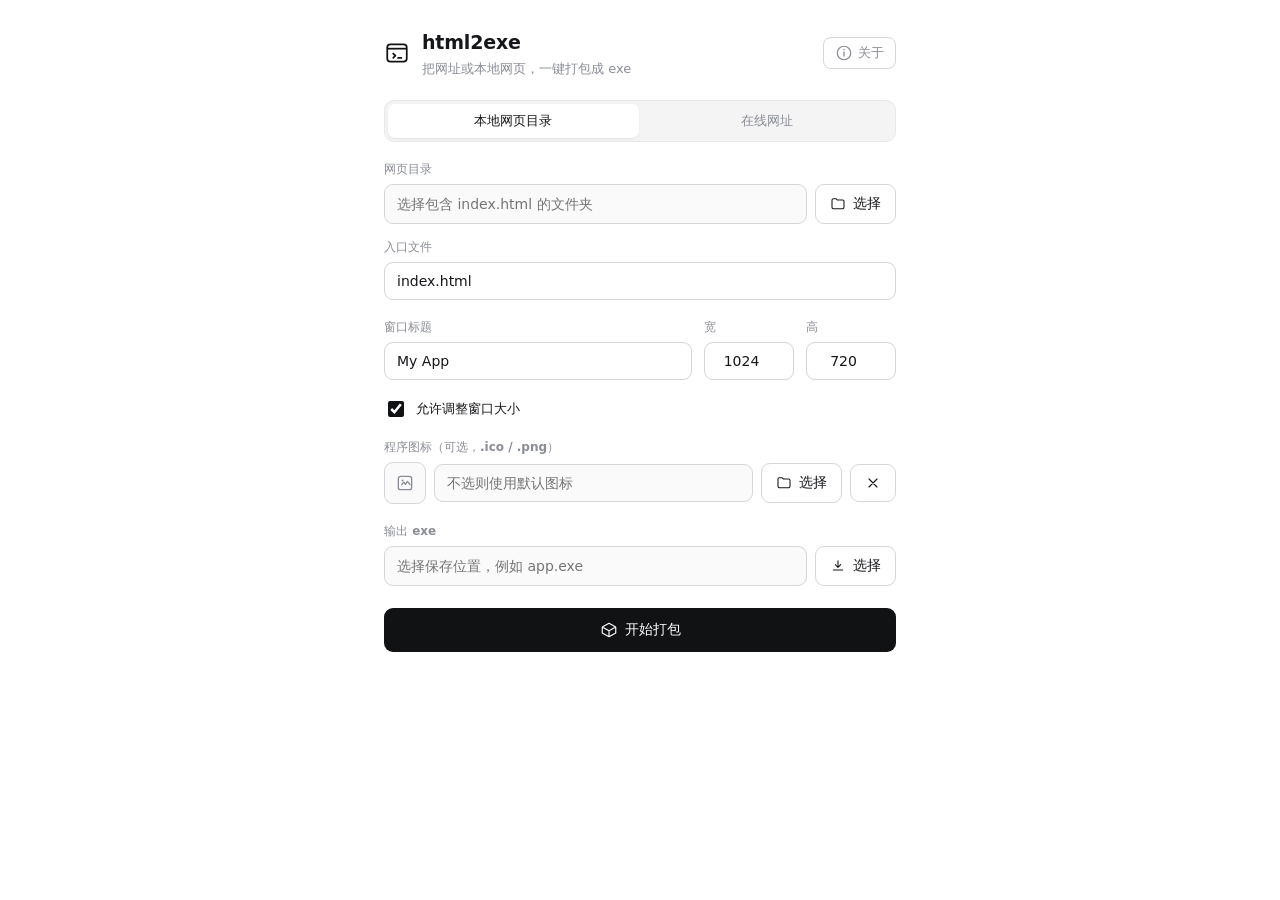
==== ui/index.html @ a90768d1 "feat: 支持自定义产物 exe 图标（.ico/.png，可选） - GUI 新增图标选择行 + 实时预览（Rust 侧读文件转 data URL 回传） - editpe（关闭 images 特" ====
<!DOCTYPE html>
<html lang="zh-CN">
<head>
  <meta charset="UTF-8" />
  <meta name="viewport" content="width=device-width, initial-scale=1.0" />
  <title>html2exe</title>
  <link rel="stylesheet" href="style.css" />
</head>
<body>
  <main class="app">
    <header class="head">
      <div class="brand">
        <svg class="logo" width="26" height="26" viewBox="0 0 24 24" fill="none" aria-hidden="true">
          <rect x="3" y="4" width="18" height="16" rx="3" stroke="currentColor" stroke-width="1.6"/>
          <path d="M3 8h18" stroke="currentColor" stroke-width="1.6"/>
          <path d="M8.5 12.5 10.5 14.5 8.5 16.5" stroke="currentColor" stroke-width="1.6" stroke-linecap="round" stroke-linejoin="round"/>
          <path d="M13 16.5h3" stroke="currentColor" stroke-width="1.6" stroke-linecap="round"/>
        </svg>
        <div class="brand-txt">
          <h1>html2exe</h1>
          <p>把网址或本地网页，一键打包成 exe</p>
        </div>
      </div>
      <button class="about-link" id="openAbout" title="关于">
        <svg width="18" height="18" viewBox="0 0 24 24" fill="none"><circle cx="12" cy="12" r="9" stroke="currentColor" stroke-width="1.6"/><path d="M12 11v5" stroke="currentColor" stroke-width="1.8" stroke-linecap="round"/><circle cx="12" cy="7.6" r="1.1" fill="currentColor"/></svg>
        关于
      </button>
    </header>

    <div class="tabs" role="tablist">
      <button class="tab is-active" data-mode="local" role="tab">本地网页目录</button>
      <button class="tab" data-mode="url" role="tab">在线网址</button>
    </div>

    <section class="panel" data-panel="local">
      <label class="field">
        <span class="label">网页目录</span>
        <div class="row">
          <input id="folder" type="text" readonly placeholder="选择包含 index.html 的文件夹" />
          <button class="btn ghost" id="pickFolder">
            <svg width="16" height="16" viewBox="0 0 24 24" fill="none"><path d="M3 6a2 2 0 0 1 2-2h4l2 2h8a2 2 0 0 1 2 2v9a2 2 0 0 1-2 2H5a2 2 0 0 1-2-2V6Z" stroke="currentColor" stroke-width="1.6"/></svg>
            选择
          </button>
        </div>
      </label>
      <label class="field">
        <span class="label">入口文件</span>
        <input id="entry" type="text" value="index.html" placeholder="index.html" />
      </label>
    </section>

    <section class="panel hidden" data-panel="url">
      <label class="field">
        <span class="label">网址</span>
        <input id="url" type="text" placeholder="https://example.com" />
      </label>
    </section>

    <section class="grid">
      <label class="field">
        <span class="label">窗口标题</span>
        <input id="title" type="text" value="My App" />
      </label>
      <label class="field small">
        <span class="label">宽</span>
        <input id="width" type="number" value="1024" min="200" />
      </label>
      <label class="field small">
        <span class="label">高</span>
        <input id="height" type="number" value="720" min="200" />
      </label>
    </section>

    <label class="check">
      <input id="resizable" type="checkbox" checked />
      <span>允许调整窗口大小</span>
    </label>

    <label class="field">
      <span class="label">程序图标（可选，.ico / .png）</span>
      <div class="row icon-row">
        <span class="icon-preview" id="iconPreview" aria-hidden="true">
          <svg width="20" height="20" viewBox="0 0 24 24" fill="none"><rect x="4" y="4" width="16" height="16" rx="3" stroke="currentColor" stroke-width="1.6"/><path d="M8 14l2.5-3 2 2.5L15 10l3 4" stroke="currentColor" stroke-width="1.6" stroke-linecap="round" stroke-linejoin="round"/><circle cx="9" cy="9" r="1.2" fill="currentColor"/></svg>
        </span>
        <input id="icon" type="text" readonly placeholder="不选则使用默认图标" />
        <button class="btn ghost" id="pickIcon">
          <svg width="16" height="16" viewBox="0 0 24 24" fill="none"><path d="M3 6a2 2 0 0 1 2-2h4l2 2h8a2 2 0 0 1 2 2v9a2 2 0 0 1-2 2H5a2 2 0 0 1-2-2V6Z" stroke="currentColor" stroke-width="1.6"/></svg>
          选择
        </button>
        <button class="btn ghost icon-clear hidden" id="clearIcon" title="清除">
          <svg width="16" height="16" viewBox="0 0 24 24" fill="none"><path d="M6 6l12 12M18 6L6 18" stroke="currentColor" stroke-width="1.7" stroke-linecap="round"/></svg>
        </button>
      </div>
    </label>

    <label class="field">
      <span class="label">输出 exe</span>
      <div class="row">
        <input id="output" type="text" readonly placeholder="选择保存位置，例如 app.exe" />
        <button class="btn ghost" id="pickOutput">
          <svg width="16" height="16" viewBox="0 0 24 24" fill="none"><path d="M12 4v10m0 0 4-4m-4 4-4-4M5 18h14" stroke="currentColor" stroke-width="1.6" stroke-linecap="round" stroke-linejoin="round"/></svg>
          选择
        </button>
      </div>
    </label>

    <button class="btn primary" id="pack">
      <svg width="18" height="18" viewBox="0 0 24 24" fill="none"><path d="M21 8 12 3 3 8m18 0-9 5m9-5v8l-9 5m0-8L3 8m9 5v8M3 8v8l9 5" stroke="currentColor" stroke-width="1.5" stroke-linejoin="round"/></svg>
      开始打包
    </button>

    <div class="status" id="status" aria-live="polite"></div>
  </main>

  <div class="overlay hidden" id="aboutOverlay">
    <div class="modal" role="dialog" aria-modal="true" aria-labelledby="aboutTitle">
      <button class="modal-close" id="closeAbout" title="关闭">
        <svg width="18" height="18" viewBox="0 0 24 24" fill="none"><path d="M6 6l12 12M18 6L6 18" stroke="currentColor" stroke-width="1.8" stroke-linecap="round"/></svg>
      </button>
      <h2 id="aboutTitle">关于 html2exe</h2>
      <p class="about-desc">把网址或本地网页，一键打包成可运行的 exe。<br/>轻量、秒级出包、零工具链。</p>
      <div class="qr">
        <img src="qrcode.jpg" alt="不坑老师 微信公众号二维码" width="180" height="180" />
        <div class="qr-cap">
          <strong>不坑老师</strong>
          <span>微信扫码关注公众号</span>
        </div>
      </div>
      <div class="about-foot">
        <span>开源地址（Apache-2.0）</span>
        <code>github.com/44886/html2exe</code>
      </div>
    </div>
  </div>

  <script src="app.js"></script>
</body>
</html>
---- ui/style.css ----
:root {
  --bg: #ffffff;
  --surface: #ffffff;
  --line: #e8e8ea;
  --line-strong: #d6d6da;
  --text: #16171a;
  --muted: #8a8d94;
  --accent: #111214;
  --accent-hover: #2a2c30;
  --ok: #1f8a4c;
  --err: #c53434;
  --radius: 10px;
  --shadow: 0 1px 2px rgba(20, 21, 26, .04), 0 8px 24px rgba(20, 21, 26, .05);
}

* { box-sizing: border-box; }

html, body {
  margin: 0;
  height: 100%;
  background: var(--bg);
  color: var(--text);
  font-family: -apple-system, "Segoe UI", "Microsoft YaHei", system-ui, sans-serif;
  font-size: 14px;
  line-height: 1.5;
  -webkit-font-smoothing: antialiased;
}

.app {
  max-width: 560px;
  margin: 0 auto;
  padding: 28px 24px 36px;
  display: flex;
  flex-direction: column;
  gap: 18px;
}

.head { padding-bottom: 4px; display: flex; align-items: center; justify-content: space-between; gap: 12px; }
.brand { display: flex; align-items: center; gap: 12px; }
.logo { color: var(--accent); flex: none; }
.brand-txt h1 { margin: 0; font-size: 19px; font-weight: 650; letter-spacing: -.01em; }
.brand-txt p { margin: 2px 0 0; color: var(--muted); font-size: 13px; }

/* Tabs */
.tabs {
  display: inline-flex;
  padding: 3px;
  gap: 3px;
  background: #f4f4f5;
  border: 1px solid var(--line);
  border-radius: var(--radius);
  width: 100%;
}
.tab {
  flex: 1;
  border: 0;
  background: transparent;
  color: var(--muted);
  font-size: 13px;
  font-weight: 550;
  padding: 8px 12px;
  border-radius: 7px;
  cursor: pointer;
  transition: all .15s ease;
}
.tab:hover { color: var(--text); }
.tab.is-active {
  background: var(--surface);
  color: var(--text);
  box-shadow: 0 1px 2px rgba(20, 21, 26, .08);
}

/* Fields */
.panel { display: flex; flex-direction: column; gap: 14px; }
.panel.hidden { display: none; }

.field { display: flex; flex-direction: column; gap: 6px; }
.label { font-size: 12px; font-weight: 550; color: var(--muted); }

input[type="text"], input[type="number"] {
  width: 100%;
  padding: 10px 12px;
  border: 1px solid var(--line-strong);
  border-radius: 9px;
  background: var(--surface);
  color: var(--text);
  font-size: 14px;
  font-family: inherit;
  outline: none;
  transition: border-color .15s ease, box-shadow .15s ease;
}
input[type="text"]:focus, input[type="number"]:focus {
  border-color: var(--accent);
  box-shadow: 0 0 0 3px rgba(17, 18, 20, .08);
}
input[readonly] { background: #fafafa; color: #4a4c52; cursor: default; }

.row { display: flex; gap: 8px; }
.row input { flex: 1; }

/* 图标选择 */
.icon-row { align-items: center; }
.icon-preview {
  flex: none;
  width: 42px;
  height: 42px;
  display: grid;
  place-items: center;
  border: 1px solid var(--line-strong);
  border-radius: 9px;
  background: #fafafa;
  color: var(--muted);
  overflow: hidden;
}
.icon-preview img { width: 100%; height: 100%; object-fit: contain; }
.btn.icon-clear { padding: 10px 11px; }
.hidden { display: none; }

.grid {
  display: grid;
  grid-template-columns: 1fr 90px 90px;
  gap: 12px;
}
.field.small input { text-align: center; }

.check {
  display: flex;
  align-items: center;
  gap: 9px;
  font-size: 13px;
  color: var(--text);
  cursor: pointer;
  user-select: none;
}
.check input { width: 16px; height: 16px; accent-color: var(--accent); cursor: pointer; }

/* Buttons */
.btn {
  display: inline-flex;
  align-items: center;
  justify-content: center;
  gap: 7px;
  border: 1px solid transparent;
  border-radius: 9px;
  font-size: 14px;
  font-weight: 550;
  font-family: inherit;
  cursor: pointer;
  transition: all .15s ease;
  white-space: nowrap;
}
.btn svg { flex: none; }
.btn.ghost {
  padding: 10px 14px;
  background: var(--surface);
  border-color: var(--line-strong);
  color: var(--text);
}
.btn.ghost:hover { background: #f6f6f7; border-color: #c4c4c9; }
.btn.primary {
  padding: 12px 16px;
  background: var(--accent);
  color: #fff;
  margin-top: 4px;
}
.btn.primary:hover { background: var(--accent-hover); }
.btn.primary:disabled { opacity: .55; cursor: default; }

/* Status */
.status {
  min-height: 20px;
  font-size: 13px;
  color: var(--muted);
  padding: 2px 2px;
  word-break: break-all;
}
.status.ok { color: var(--ok); }
.status.err { color: var(--err); }
.status.busy { color: var(--text); }

/* About link (header) */
.about-link {
  display: inline-flex;
  align-items: center;
  gap: 5px;
  flex: none;
  border: 1px solid var(--line-strong);
  background: var(--surface);
  color: var(--muted);
  font-size: 13px;
  font-family: inherit;
  padding: 6px 11px;
  border-radius: 8px;
  cursor: pointer;
  transition: all .15s ease;
}
.about-link:hover { color: var(--text); border-color: #c4c4c9; background: #f6f6f7; }

/* About modal */
.overlay {
  position: fixed;
  inset: 0;
  background: rgba(20, 21, 26, .38);
  display: flex;
  align-items: center;
  justify-content: center;
  padding: 24px;
  z-index: 50;
}
.overlay.hidden { display: none; }
.modal {
  position: relative;
  width: 100%;
  max-width: 340px;
  background: var(--surface);
  border: 1px solid var(--line);
  border-radius: 16px;
  box-shadow: var(--shadow);
  padding: 26px 24px 22px;
  text-align: center;
}
.modal h2 { margin: 0 0 6px; font-size: 17px; font-weight: 650; }
.about-desc { margin: 0 0 18px; color: var(--muted); font-size: 13px; line-height: 1.6; }
.modal-close {
  position: absolute;
  top: 12px;
  right: 12px;
  border: 0;
  background: transparent;
  color: var(--muted);
  cursor: pointer;
  padding: 4px;
  border-radius: 7px;
  line-height: 0;
  transition: all .15s ease;
}
.modal-close:hover { color: var(--text); background: #f2f2f3; }
.qr {
  display: flex;
  flex-direction: column;
  align-items: center;
  gap: 12px;
  padding: 18px;
  background: #fafafa;
  border: 1px solid var(--line);
  border-radius: 12px;
}
.qr img { display: block; border-radius: 6px; background: #fff; }
.qr-cap { display: flex; flex-direction: column; gap: 3px; }
.qr-cap strong { font-size: 15px; font-weight: 650; color: var(--text); }
.qr-cap span { font-size: 12px; color: var(--muted); }
.about-foot { margin: 16px 0 0; display: flex; flex-direction: column; gap: 4px; font-size: 12px; color: var(--muted); }
.about-foot code { font-family: ui-monospace, "Cascadia Code", Consolas, monospace; font-size: 12px; color: var(--text); }
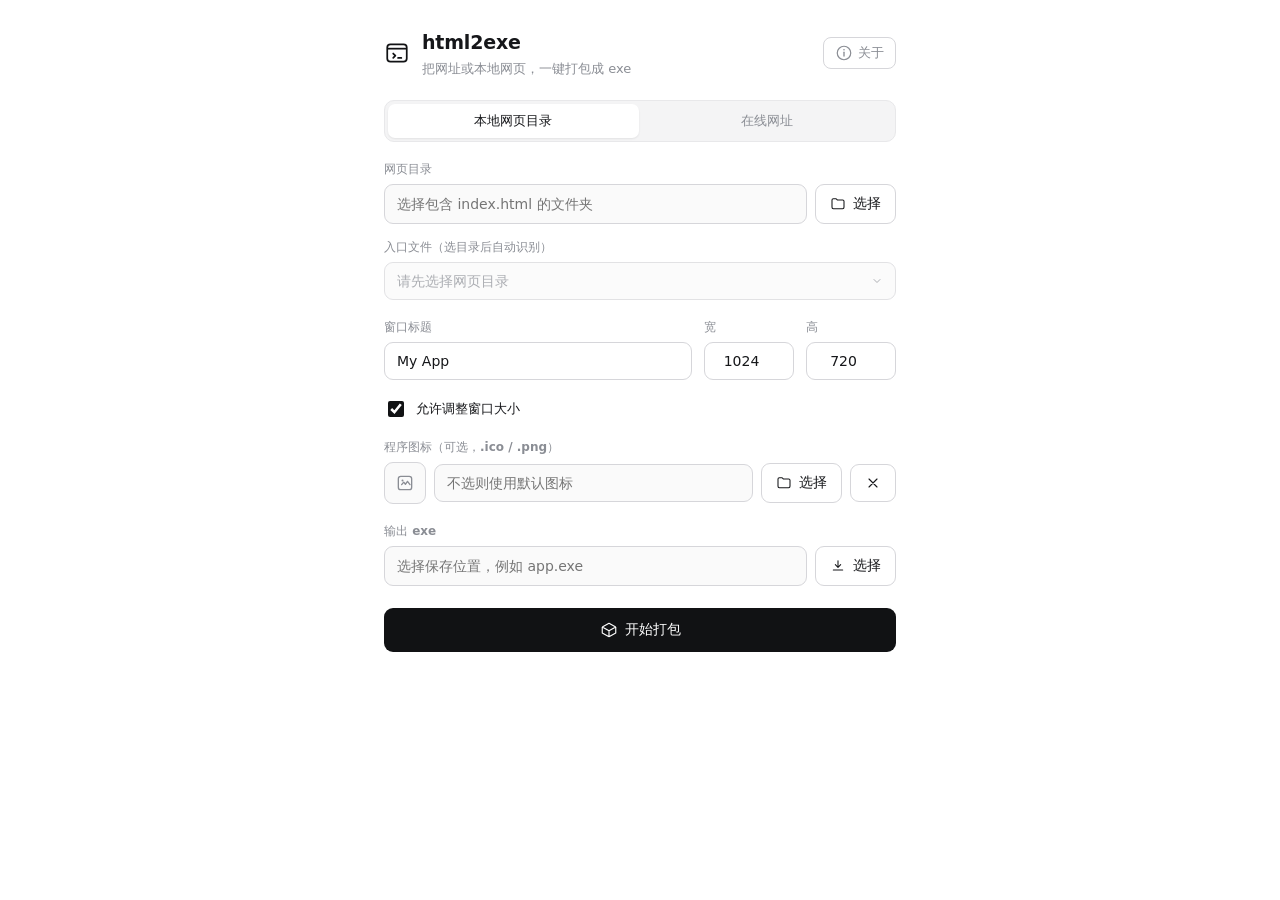
==== commit 3a5c3eac: "feat: 图标全类型PNG支持 + 入口自动识别 + 打包器自身图标 - 图标：用 png 库自解码(索引/灰度/RGB/RGBA 全类型)，多尺寸生成 ICO，   修复索引色 PNG 报 Uns" ====
--- a/ui/index.html
+++ b/ui/index.html
@@ -44,8 +44,10 @@
         </div>
       </label>
       <label class="field">
-        <span class="label">入口文件</span>
-        <input id="entry" type="text" value="index.html" placeholder="index.html" />
+        <span class="label">入口文件（选目录后自动识别）</span>
+        <select id="entry" disabled>
+          <option value="">请先选择网页目录</option>
+        </select>
       </label>
     </section>
 
--- a/ui/style.css
+++ b/ui/style.css
@@ -77,7 +77,7 @@
 .field { display: flex; flex-direction: column; gap: 6px; }
 .label { font-size: 12px; font-weight: 550; color: var(--muted); }
 
-input[type="text"], input[type="number"] {
+input[type="text"], input[type="number"], select {
   width: 100%;
   padding: 10px 12px;
   border: 1px solid var(--line-strong);
@@ -89,10 +89,12 @@
   outline: none;
   transition: border-color .15s ease, box-shadow .15s ease;
 }
-input[type="text"]:focus, input[type="number"]:focus {
+input[type="text"]:focus, input[type="number"]:focus, select:focus {
   border-color: var(--accent);
   box-shadow: 0 0 0 3px rgba(17, 18, 20, .08);
 }
+select { cursor: pointer; appearance: none; -webkit-appearance: none; background-image: url("data:image/svg+xml,%3Csvg xmlns='http://www.w3.org/2000/svg' width='12' height='12' viewBox='0 0 24 24' fill='none'%3E%3Cpath d='M6 9l6 6 6-6' stroke='%238a8d94' stroke-width='2' stroke-linecap='round' stroke-linejoin='round'/%3E%3C/svg%3E"); background-repeat: no-repeat; background-position: right 12px center; padding-right: 34px; }
+select:disabled { color: var(--muted); background-color: #fafafa; cursor: default; }
 input[readonly] { background: #fafafa; color: #4a4c52; cursor: default; }
 
 .row { display: flex; gap: 8px; }
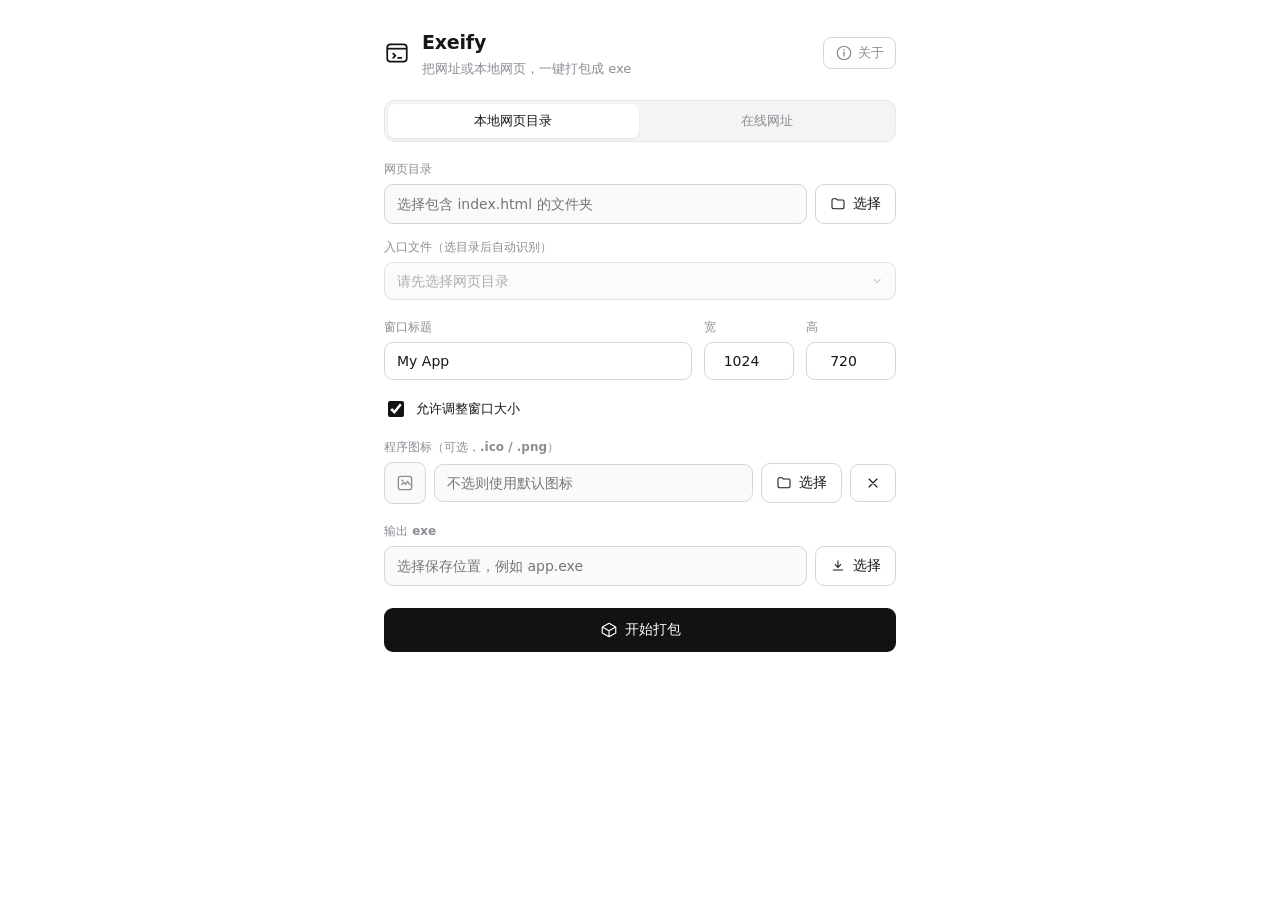
==== commit fdf08b01: "rename: html2exe -> Exeify（品牌改名，避免重名） 包名/二进制/路径/环境变量改为小写 exeify，界面显示名为 Exeify。 LOCALAPPDATA 目录、CLI、窗" ====
--- a/ui/index.html
+++ b/ui/index.html
@@ -3,7 +3,7 @@
 <head>
   <meta charset="UTF-8" />
   <meta name="viewport" content="width=device-width, initial-scale=1.0" />
-  <title>html2exe</title>
+  <title>Exeify</title>
   <link rel="stylesheet" href="style.css" />
 </head>
 <body>
@@ -17,7 +17,7 @@
           <path d="M13 16.5h3" stroke="currentColor" stroke-width="1.6" stroke-linecap="round"/>
         </svg>
         <div class="brand-txt">
-          <h1>html2exe</h1>
+          <h1>Exeify</h1>
           <p>把网址或本地网页，一键打包成 exe</p>
         </div>
       </div>
@@ -119,7 +119,7 @@
       <button class="modal-close" id="closeAbout" title="关闭">
         <svg width="18" height="18" viewBox="0 0 24 24" fill="none"><path d="M6 6l12 12M18 6L6 18" stroke="currentColor" stroke-width="1.8" stroke-linecap="round"/></svg>
       </button>
-      <h2 id="aboutTitle">关于 html2exe</h2>
+      <h2 id="aboutTitle">关于 Exeify</h2>
       <p class="about-desc">把网址或本地网页，一键打包成可运行的 exe。<br/>轻量、秒级出包、零工具链。</p>
       <div class="qr">
         <img src="qrcode.jpg" alt="不坑老师 微信公众号二维码" width="180" height="180" />
@@ -130,7 +130,7 @@
       </div>
       <div class="about-foot">
         <span>开源地址（Apache-2.0）</span>
-        <code>github.com/44886/html2exe</code>
+        <code>github.com/44886/exeify</code>
       </div>
     </div>
   </div>
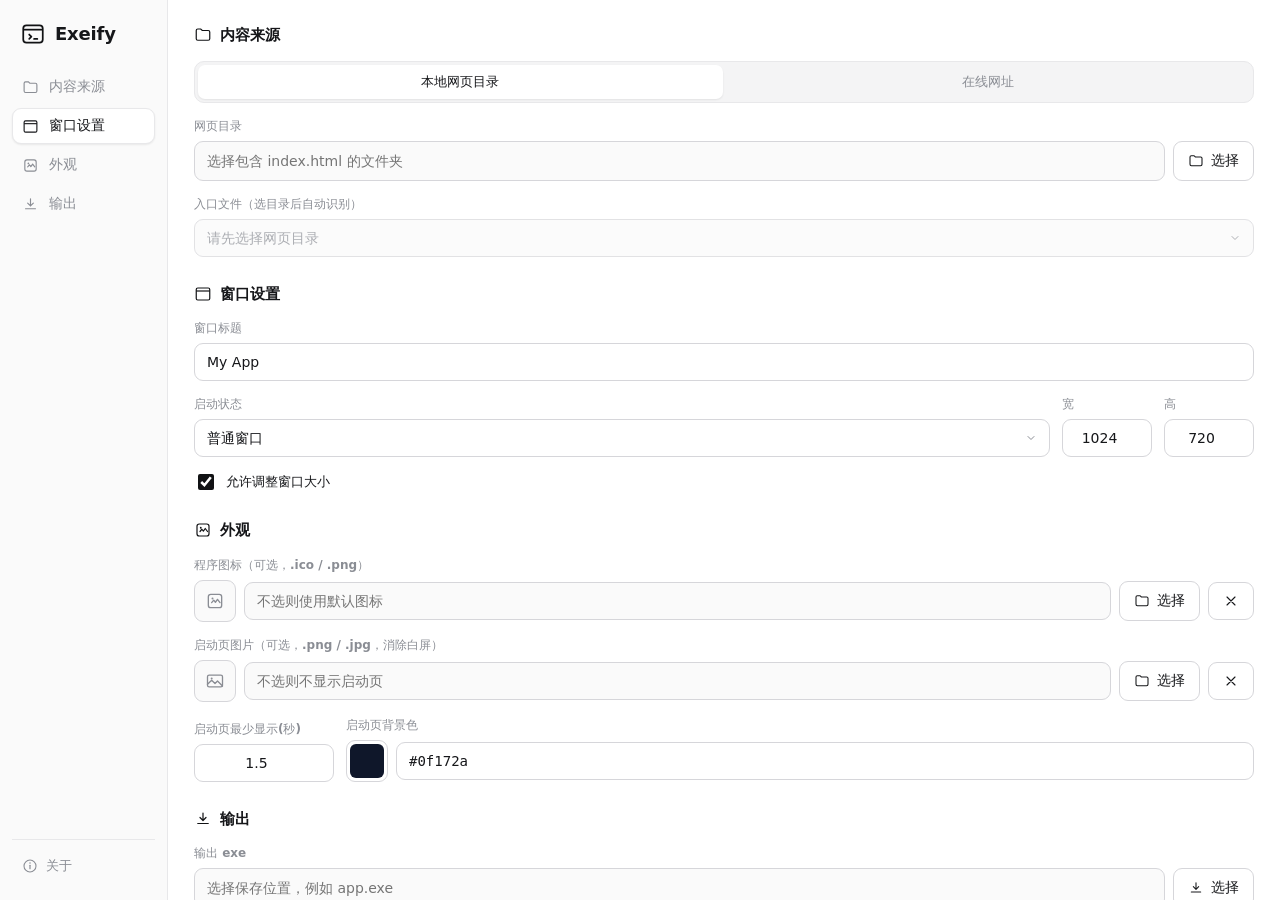
==== commit d5c7e83e: "feat: 界面改为侧栏导航布局 + 启动页/窗口图标/全屏三特性 - UI: 竖排卡片重构为左侧分类菜单 + 右侧整页滚动 + scroll-spy 高亮；打包器窗口加宽至 880×640 - 启动" ====
--- a/ui/index.html
+++ b/ui/index.html
@@ -7,112 +7,202 @@
   <link rel="stylesheet" href="style.css" />
 </head>
 <body>
-  <main class="app">
-    <header class="head">
-      <div class="brand">
+  <div class="app">
+    <!-- 左侧分类菜单 -->
+    <nav class="side">
+      <div class="side-brand">
         <svg class="logo" width="26" height="26" viewBox="0 0 24 24" fill="none" aria-hidden="true">
           <rect x="3" y="4" width="18" height="16" rx="3" stroke="currentColor" stroke-width="1.6"/>
           <path d="M3 8h18" stroke="currentColor" stroke-width="1.6"/>
           <path d="M8.5 12.5 10.5 14.5 8.5 16.5" stroke="currentColor" stroke-width="1.6" stroke-linecap="round" stroke-linejoin="round"/>
           <path d="M13 16.5h3" stroke="currentColor" stroke-width="1.6" stroke-linecap="round"/>
         </svg>
-        <div class="brand-txt">
-          <h1>Exeify</h1>
-          <p>把网址或本地网页，一键打包成 exe</p>
-        </div>
-      </div>
-      <button class="about-link" id="openAbout" title="关于">
-        <svg width="18" height="18" viewBox="0 0 24 24" fill="none"><circle cx="12" cy="12" r="9" stroke="currentColor" stroke-width="1.6"/><path d="M12 11v5" stroke="currentColor" stroke-width="1.8" stroke-linecap="round"/><circle cx="12" cy="7.6" r="1.1" fill="currentColor"/></svg>
-        关于
-      </button>
-    </header>
-
-    <div class="tabs" role="tablist">
-      <button class="tab is-active" data-mode="local" role="tab">本地网页目录</button>
-      <button class="tab" data-mode="url" role="tab">在线网址</button>
-    </div>
-
-    <section class="panel" data-panel="local">
-      <label class="field">
-        <span class="label">网页目录</span>
-        <div class="row">
-          <input id="folder" type="text" readonly placeholder="选择包含 index.html 的文件夹" />
-          <button class="btn ghost" id="pickFolder">
-            <svg width="16" height="16" viewBox="0 0 24 24" fill="none"><path d="M3 6a2 2 0 0 1 2-2h4l2 2h8a2 2 0 0 1 2 2v9a2 2 0 0 1-2 2H5a2 2 0 0 1-2-2V6Z" stroke="currentColor" stroke-width="1.6"/></svg>
-            选择
-          </button>
-        </div>
-      </label>
-      <label class="field">
-        <span class="label">入口文件（选目录后自动识别）</span>
-        <select id="entry" disabled>
-          <option value="">请先选择网页目录</option>
-        </select>
-      </label>
-    </section>
-
-    <section class="panel hidden" data-panel="url">
-      <label class="field">
-        <span class="label">网址</span>
-        <input id="url" type="text" placeholder="https://example.com" />
-      </label>
-    </section>
-
-    <section class="grid">
-      <label class="field">
-        <span class="label">窗口标题</span>
-        <input id="title" type="text" value="My App" />
-      </label>
-      <label class="field small">
-        <span class="label">宽</span>
-        <input id="width" type="number" value="1024" min="200" />
-      </label>
-      <label class="field small">
-        <span class="label">高</span>
-        <input id="height" type="number" value="720" min="200" />
-      </label>
-    </section>
-
-    <label class="check">
-      <input id="resizable" type="checkbox" checked />
-      <span>允许调整窗口大小</span>
-    </label>
-
-    <label class="field">
-      <span class="label">程序图标（可选，.ico / .png）</span>
-      <div class="row icon-row">
-        <span class="icon-preview" id="iconPreview" aria-hidden="true">
-          <svg width="20" height="20" viewBox="0 0 24 24" fill="none"><rect x="4" y="4" width="16" height="16" rx="3" stroke="currentColor" stroke-width="1.6"/><path d="M8 14l2.5-3 2 2.5L15 10l3 4" stroke="currentColor" stroke-width="1.6" stroke-linecap="round" stroke-linejoin="round"/><circle cx="9" cy="9" r="1.2" fill="currentColor"/></svg>
-        </span>
-        <input id="icon" type="text" readonly placeholder="不选则使用默认图标" />
-        <button class="btn ghost" id="pickIcon">
-          <svg width="16" height="16" viewBox="0 0 24 24" fill="none"><path d="M3 6a2 2 0 0 1 2-2h4l2 2h8a2 2 0 0 1 2 2v9a2 2 0 0 1-2 2H5a2 2 0 0 1-2-2V6Z" stroke="currentColor" stroke-width="1.6"/></svg>
-          选择
-        </button>
-        <button class="btn ghost icon-clear hidden" id="clearIcon" title="清除">
-          <svg width="16" height="16" viewBox="0 0 24 24" fill="none"><path d="M6 6l12 12M18 6L6 18" stroke="currentColor" stroke-width="1.7" stroke-linecap="round"/></svg>
-        </button>
-      </div>
-    </label>
-
-    <label class="field">
-      <span class="label">输出 exe</span>
-      <div class="row">
-        <input id="output" type="text" readonly placeholder="选择保存位置，例如 app.exe" />
-        <button class="btn ghost" id="pickOutput">
-          <svg width="16" height="16" viewBox="0 0 24 24" fill="none"><path d="M12 4v10m0 0 4-4m-4 4-4-4M5 18h14" stroke="currentColor" stroke-width="1.6" stroke-linecap="round" stroke-linejoin="round"/></svg>
-          选择
-        </button>
-      </div>
-    </label>
-
-    <button class="btn primary" id="pack">
-      <svg width="18" height="18" viewBox="0 0 24 24" fill="none"><path d="M21 8 12 3 3 8m18 0-9 5m9-5v8l-9 5m0-8L3 8m9 5v8M3 8v8l9 5" stroke="currentColor" stroke-width="1.5" stroke-linejoin="round"/></svg>
-      开始打包
-    </button>
-
-    <div class="status" id="status" aria-live="polite"></div>
-  </main>
+        <span class="side-title">Exeify</span>
+      </div>
+
+      <div class="side-menu">
+        <button class="nav-item is-active" data-target="sec-source">
+          <svg class="nav-ico" width="17" height="17" viewBox="0 0 24 24" fill="none"><path d="M3 6a2 2 0 0 1 2-2h4l2 2h8a2 2 0 0 1 2 2v9a2 2 0 0 1-2 2H5a2 2 0 0 1-2-2V6Z" stroke="currentColor" stroke-width="1.6"/></svg>
+          <span>内容来源</span>
+        </button>
+        <button class="nav-item" data-target="sec-window">
+          <svg class="nav-ico" width="17" height="17" viewBox="0 0 24 24" fill="none"><rect x="3" y="4" width="18" height="16" rx="2" stroke="currentColor" stroke-width="1.6"/><path d="M3 8h18" stroke="currentColor" stroke-width="1.6"/></svg>
+          <span>窗口设置</span>
+        </button>
+        <button class="nav-item" data-target="sec-appearance">
+          <svg class="nav-ico" width="17" height="17" viewBox="0 0 24 24" fill="none"><rect x="4" y="4" width="16" height="16" rx="3" stroke="currentColor" stroke-width="1.6"/><path d="M8 14l2.5-3 2 2.5L15 10l3 4" stroke="currentColor" stroke-width="1.6" stroke-linecap="round" stroke-linejoin="round"/><circle cx="9" cy="9" r="1.2" fill="currentColor"/></svg>
+          <span>外观</span>
+        </button>
+        <button class="nav-item" data-target="sec-output">
+          <svg class="nav-ico" width="17" height="17" viewBox="0 0 24 24" fill="none"><path d="M12 4v10m0 0 4-4m-4 4-4-4M5 18h14" stroke="currentColor" stroke-width="1.6" stroke-linecap="round" stroke-linejoin="round"/></svg>
+          <span>输出</span>
+        </button>
+      </div>
+
+      <div class="side-foot">
+        <button class="about-link" id="openAbout" title="关于">
+          <svg width="16" height="16" viewBox="0 0 24 24" fill="none"><circle cx="12" cy="12" r="9" stroke="currentColor" stroke-width="1.6"/><path d="M12 11v5" stroke="currentColor" stroke-width="1.8" stroke-linecap="round"/><circle cx="12" cy="7.6" r="1.1" fill="currentColor"/></svg>
+          关于
+        </button>
+      </div>
+    </nav>
+
+    <!-- 右侧内容（唯一滚动容器） -->
+    <main class="content" id="content">
+      <!-- 内容来源 -->
+      <section class="sec" id="sec-source">
+        <div class="sec-head">
+          <svg class="sec-ico" width="18" height="18" viewBox="0 0 24 24" fill="none"><path d="M3 6a2 2 0 0 1 2-2h4l2 2h8a2 2 0 0 1 2 2v9a2 2 0 0 1-2 2H5a2 2 0 0 1-2-2V6Z" stroke="currentColor" stroke-width="1.6"/></svg>
+          <h2>内容来源</h2>
+        </div>
+        <div class="tabs" role="tablist">
+          <button class="tab is-active" data-mode="local" role="tab">本地网页目录</button>
+          <button class="tab" data-mode="url" role="tab">在线网址</button>
+        </div>
+
+        <div class="panel" data-panel="local">
+          <label class="field">
+            <span class="label">网页目录</span>
+            <div class="row">
+              <input id="folder" type="text" readonly placeholder="选择包含 index.html 的文件夹" />
+              <button class="btn ghost" id="pickFolder">
+                <svg width="16" height="16" viewBox="0 0 24 24" fill="none"><path d="M3 6a2 2 0 0 1 2-2h4l2 2h8a2 2 0 0 1 2 2v9a2 2 0 0 1-2 2H5a2 2 0 0 1-2-2V6Z" stroke="currentColor" stroke-width="1.6"/></svg>
+                选择
+              </button>
+            </div>
+          </label>
+          <label class="field">
+            <span class="label">入口文件（选目录后自动识别）</span>
+            <select id="entry" disabled>
+              <option value="">请先选择网页目录</option>
+            </select>
+          </label>
+        </div>
+
+        <div class="panel hidden" data-panel="url">
+          <label class="field">
+            <span class="label">网址</span>
+            <input id="url" type="text" placeholder="https://example.com" />
+          </label>
+        </div>
+      </section>
+
+      <!-- 窗口设置 -->
+      <section class="sec" id="sec-window">
+        <div class="sec-head">
+          <svg class="sec-ico" width="18" height="18" viewBox="0 0 24 24" fill="none"><rect x="3" y="4" width="18" height="16" rx="2" stroke="currentColor" stroke-width="1.6"/><path d="M3 8h18" stroke="currentColor" stroke-width="1.6"/></svg>
+          <h2>窗口设置</h2>
+        </div>
+        <label class="field">
+          <span class="label">窗口标题</span>
+          <input id="title" type="text" value="My App" />
+        </label>
+        <div class="grid">
+          <label class="field">
+            <span class="label">启动状态</span>
+            <select id="state">
+              <option value="normal" selected>普通窗口</option>
+              <option value="maximized">最大化</option>
+              <option value="fullscreen">全屏无边框</option>
+            </select>
+          </label>
+          <label class="field small">
+            <span class="label">宽</span>
+            <input id="width" type="number" value="1024" min="200" />
+          </label>
+          <label class="field small">
+            <span class="label">高</span>
+            <input id="height" type="number" value="720" min="200" />
+          </label>
+        </div>
+        <label class="check">
+          <input id="resizable" type="checkbox" checked />
+          <span>允许调整窗口大小</span>
+        </label>
+      </section>
+
+      <!-- 外观 -->
+      <section class="sec" id="sec-appearance">
+        <div class="sec-head">
+          <svg class="sec-ico" width="18" height="18" viewBox="0 0 24 24" fill="none"><rect x="4" y="4" width="16" height="16" rx="3" stroke="currentColor" stroke-width="1.6"/><path d="M8 14l2.5-3 2 2.5L15 10l3 4" stroke="currentColor" stroke-width="1.6" stroke-linecap="round" stroke-linejoin="round"/><circle cx="9" cy="9" r="1.2" fill="currentColor"/></svg>
+          <h2>外观</h2>
+        </div>
+
+        <label class="field">
+          <span class="label">程序图标（可选，.ico / .png）</span>
+          <div class="row icon-row">
+            <span class="icon-preview" id="iconPreview" aria-hidden="true">
+              <svg width="20" height="20" viewBox="0 0 24 24" fill="none"><rect x="4" y="4" width="16" height="16" rx="3" stroke="currentColor" stroke-width="1.6"/><path d="M8 14l2.5-3 2 2.5L15 10l3 4" stroke="currentColor" stroke-width="1.6" stroke-linecap="round" stroke-linejoin="round"/><circle cx="9" cy="9" r="1.2" fill="currentColor"/></svg>
+            </span>
+            <input id="icon" type="text" readonly placeholder="不选则使用默认图标" />
+            <button class="btn ghost" id="pickIcon">
+              <svg width="16" height="16" viewBox="0 0 24 24" fill="none"><path d="M3 6a2 2 0 0 1 2-2h4l2 2h8a2 2 0 0 1 2 2v9a2 2 0 0 1-2 2H5a2 2 0 0 1-2-2V6Z" stroke="currentColor" stroke-width="1.6"/></svg>
+              选择
+            </button>
+            <button class="btn ghost icon-clear hidden" id="clearIcon" title="清除">
+              <svg width="16" height="16" viewBox="0 0 24 24" fill="none"><path d="M6 6l12 12M18 6L6 18" stroke="currentColor" stroke-width="1.7" stroke-linecap="round"/></svg>
+            </button>
+          </div>
+        </label>
+
+        <label class="field">
+          <span class="label">启动页图片（可选，.png / .jpg，消除白屏）</span>
+          <div class="row icon-row">
+            <span class="icon-preview" id="splashPreview" aria-hidden="true">
+              <svg width="20" height="20" viewBox="0 0 24 24" fill="none"><rect x="3" y="5" width="18" height="14" rx="2" stroke="currentColor" stroke-width="1.6"/><path d="M3 16l5-5 4 4 3-3 6 6" stroke="currentColor" stroke-width="1.6" stroke-linecap="round" stroke-linejoin="round"/><circle cx="8" cy="9" r="1.2" fill="currentColor"/></svg>
+            </span>
+            <input id="splash" type="text" readonly placeholder="不选则不显示启动页" />
+            <button class="btn ghost" id="pickSplash">
+              <svg width="16" height="16" viewBox="0 0 24 24" fill="none"><path d="M3 6a2 2 0 0 1 2-2h4l2 2h8a2 2 0 0 1 2 2v9a2 2 0 0 1-2 2H5a2 2 0 0 1-2-2V6Z" stroke="currentColor" stroke-width="1.6"/></svg>
+              选择
+            </button>
+            <button class="btn ghost icon-clear hidden" id="clearSplash" title="清除">
+              <svg width="16" height="16" viewBox="0 0 24 24" fill="none"><path d="M6 6l12 12M18 6L6 18" stroke="currentColor" stroke-width="1.7" stroke-linecap="round"/></svg>
+            </button>
+          </div>
+        </label>
+
+        <div class="grid two">
+          <label class="field small">
+            <span class="label">启动页最少显示(秒)</span>
+            <input id="splashSec" type="number" value="1.5" min="0" step="0.1" />
+          </label>
+          <label class="field">
+            <span class="label">启动页背景色</span>
+            <div class="row color-row">
+              <input id="splashBg" type="color" value="#0f172a" />
+              <input id="splashBgHex" type="text" value="#0f172a" spellcheck="false" />
+            </div>
+          </label>
+        </div>
+      </section>
+
+      <!-- 输出 -->
+      <section class="sec" id="sec-output">
+        <div class="sec-head">
+          <svg class="sec-ico" width="18" height="18" viewBox="0 0 24 24" fill="none"><path d="M12 4v10m0 0 4-4m-4 4-4-4M5 18h14" stroke="currentColor" stroke-width="1.6" stroke-linecap="round" stroke-linejoin="round"/></svg>
+          <h2>输出</h2>
+        </div>
+        <label class="field">
+          <span class="label">输出 exe</span>
+          <div class="row">
+            <input id="output" type="text" readonly placeholder="选择保存位置，例如 app.exe" />
+            <button class="btn ghost" id="pickOutput">
+              <svg width="16" height="16" viewBox="0 0 24 24" fill="none"><path d="M12 4v10m0 0 4-4m-4 4-4-4M5 18h14" stroke="currentColor" stroke-width="1.6" stroke-linecap="round" stroke-linejoin="round"/></svg>
+              选择
+            </button>
+          </div>
+        </label>
+
+        <button class="btn primary" id="pack">
+          <svg width="18" height="18" viewBox="0 0 24 24" fill="none"><path d="M21 8 12 3 3 8m18 0-9 5m9-5v8l-9 5m0-8L3 8m9 5v8M3 8v8l9 5" stroke="currentColor" stroke-width="1.5" stroke-linejoin="round"/></svg>
+          开始打包
+        </button>
+
+        <div class="status" id="status" aria-live="polite"></div>
+      </section>
+    </main>
+  </div>
 
   <div class="overlay hidden" id="aboutOverlay">
     <div class="modal" role="dialog" aria-modal="true" aria-labelledby="aboutTitle">
@@ -130,7 +220,7 @@
       </div>
       <div class="about-foot">
         <span>开源地址（Apache-2.0）</span>
-        <code>github.com/44886/exeify</code>
+        <a href="https://github.com/44886/Exeify" class="repo-link" id="repoLink">github.com/44886/Exeify</a>
       </div>
     </div>
   </div>
--- a/ui/style.css
+++ b/ui/style.css
@@ -26,20 +26,74 @@
   -webkit-font-smoothing: antialiased;
 }
 
+/* 两栏布局：左侧固定菜单 + 右侧滚动内容 */
 .app {
-  max-width: 560px;
-  margin: 0 auto;
-  padding: 28px 24px 36px;
+  height: 100%;
+  display: flex;
+  align-items: stretch;
+}
+
+/* 左侧菜单 */
+.side {
+  flex: none;
+  width: 168px;
+  height: 100%;
   display: flex;
   flex-direction: column;
-  gap: 18px;
-}
-
-.head { padding-bottom: 4px; display: flex; align-items: center; justify-content: space-between; gap: 12px; }
-.brand { display: flex; align-items: center; gap: 12px; }
+  background: #fafafa;
+  border-right: 1px solid var(--line);
+  padding: 20px 12px 16px;
+}
+.side-brand { display: flex; align-items: center; gap: 9px; padding: 0 8px 4px; }
 .logo { color: var(--accent); flex: none; }
-.brand-txt h1 { margin: 0; font-size: 19px; font-weight: 650; letter-spacing: -.01em; }
-.brand-txt p { margin: 2px 0 0; color: var(--muted); font-size: 13px; }
+.side-title { font-size: 18px; font-weight: 650; letter-spacing: -.01em; color: var(--text); }
+
+.side-menu { display: flex; flex-direction: column; gap: 3px; margin-top: 18px; flex: 1; }
+.nav-item {
+  display: flex;
+  align-items: center;
+  gap: 10px;
+  width: 100%;
+  border: 0;
+  background: transparent;
+  color: var(--muted);
+  font-size: 13.5px;
+  font-weight: 550;
+  font-family: inherit;
+  text-align: left;
+  padding: 9px 10px;
+  border-radius: 9px;
+  cursor: pointer;
+  transition: background .15s ease, color .15s ease;
+}
+.nav-ico { flex: none; color: currentColor; }
+.nav-item:hover { background: #f0f0f1; color: var(--text); }
+.nav-item.is-active { background: var(--surface); color: var(--text); box-shadow: 0 1px 2px rgba(20, 21, 26, .08); border: 1px solid var(--line); padding: 8px 9px; }
+
+.side-foot { padding-top: 8px; border-top: 1px solid var(--line); }
+
+/* 右侧内容（唯一滚动容器） */
+.content {
+  flex: 1;
+  height: 100%;
+  overflow-y: auto;
+  padding: 24px 26px 60px;
+  display: flex;
+  flex-direction: column;
+  gap: 26px;
+  scroll-behavior: smooth;
+}
+
+/* Sections */
+.sec {
+  display: flex;
+  flex-direction: column;
+  gap: 14px;
+  scroll-margin-top: 6px;
+}
+.sec-head { display: flex; align-items: center; gap: 8px; }
+.sec-ico { color: var(--accent); flex: none; }
+.sec-head h2 { margin: 0; font-size: 15px; font-weight: 650; letter-spacing: -.01em; }
 
 /* Tabs */
 .tabs {
@@ -122,8 +176,30 @@
   display: grid;
   grid-template-columns: 1fr 90px 90px;
   gap: 12px;
-}
+  align-items: end;
+}
+.grid.two { grid-template-columns: 140px 1fr; }
 .field.small input { text-align: center; }
+
+/* 置灰的宽高输入（选最大化/全屏时） */
+.field.is-disabled .label { color: #b7b9be; }
+.field.is-disabled input { background: #f3f3f4; color: #b7b9be; cursor: default; }
+
+/* 背景色选择器 */
+.color-row { align-items: center; }
+.color-row input[type="color"] {
+  flex: none;
+  width: 42px;
+  height: 42px;
+  padding: 3px;
+  border: 1px solid var(--line-strong);
+  border-radius: 9px;
+  background: var(--surface);
+  cursor: pointer;
+}
+.color-row input[type="color"]::-webkit-color-swatch-wrapper { padding: 0; }
+.color-row input[type="color"]::-webkit-color-swatch { border: none; border-radius: 6px; }
+.color-row input[type="text"] { flex: 1; font-family: ui-monospace, "Cascadia Code", Consolas, monospace; }
 
 .check {
   display: flex;
@@ -180,23 +256,25 @@
 .status.err { color: var(--err); }
 .status.busy { color: var(--text); }
 
-/* About link (header) */
+/* About link (sidebar footer) */
 .about-link {
-  display: inline-flex;
-  align-items: center;
-  gap: 5px;
-  flex: none;
-  border: 1px solid var(--line-strong);
-  background: var(--surface);
+  display: flex;
+  align-items: center;
+  gap: 8px;
+  width: 100%;
+  border: 0;
+  background: transparent;
   color: var(--muted);
   font-size: 13px;
+  font-weight: 550;
   font-family: inherit;
-  padding: 6px 11px;
-  border-radius: 8px;
-  cursor: pointer;
-  transition: all .15s ease;
-}
-.about-link:hover { color: var(--text); border-color: #c4c4c9; background: #f6f6f7; }
+  padding: 9px 10px;
+  border-radius: 9px;
+  cursor: pointer;
+  transition: background .15s ease, color .15s ease;
+}
+.about-link svg { flex: none; }
+.about-link:hover { color: var(--text); background: #f0f0f1; }
 
 /* About modal */
 .overlay {
@@ -253,3 +331,11 @@
 .qr-cap span { font-size: 12px; color: var(--muted); }
 .about-foot { margin: 16px 0 0; display: flex; flex-direction: column; gap: 4px; font-size: 12px; color: var(--muted); }
 .about-foot code { font-family: ui-monospace, "Cascadia Code", Consolas, monospace; font-size: 12px; color: var(--text); }
+.about-foot .repo-link {
+  font-family: ui-monospace, "Cascadia Code", Consolas, monospace;
+  font-size: 12px;
+  color: var(--accent);
+  text-decoration: none;
+  cursor: pointer;
+}
+.about-foot .repo-link:hover { text-decoration: underline; }
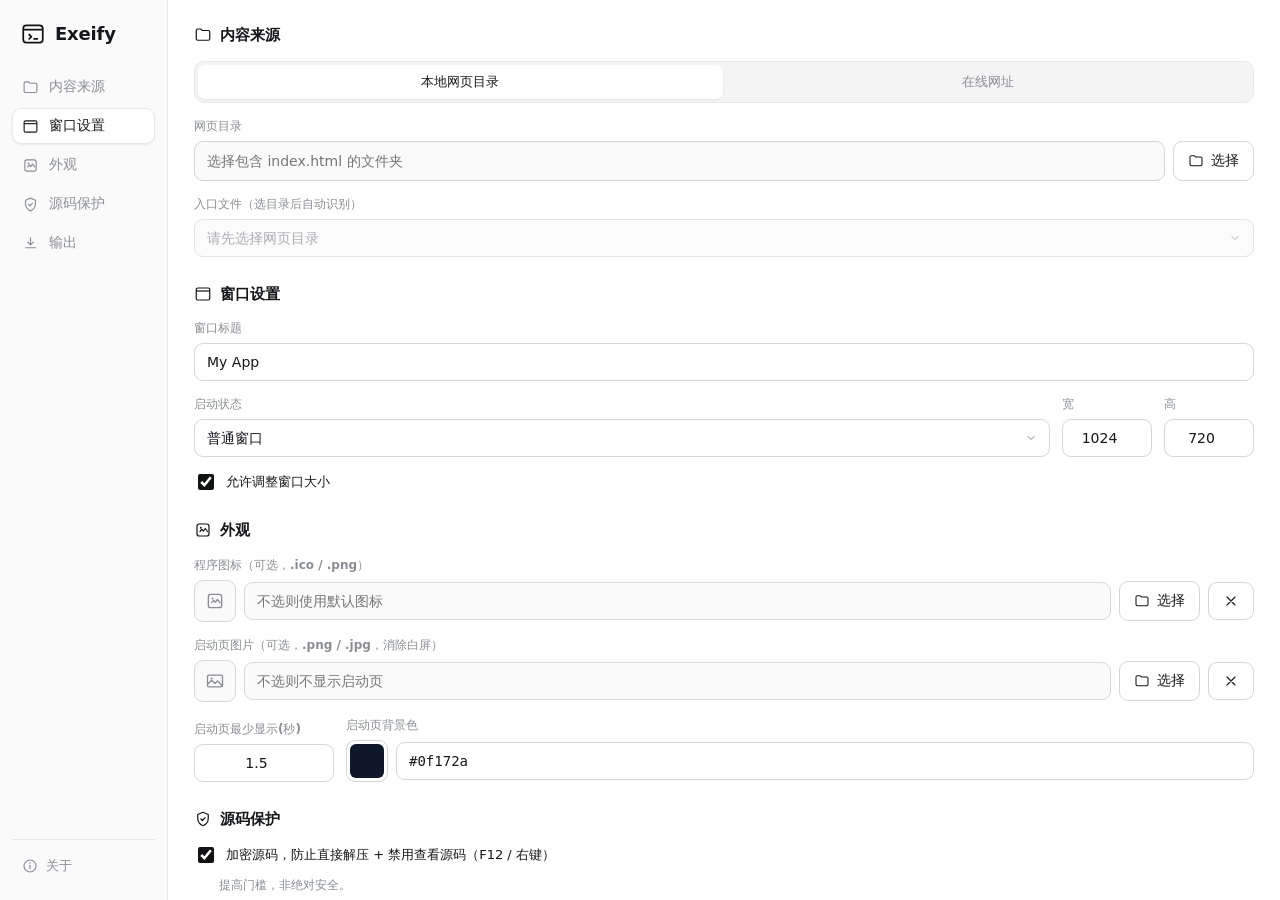
==== commit 8c060ee7: "feat: 源码保护 — 内嵌网页 ChaCha20 加密 + 运行时禁用查看源码 解决「产物 exe 被 7-zip 直接解压还原网页源码」的问题。默认开启。  - 新增手写 ChaCha20（RF" ====
--- a/ui/index.html
+++ b/ui/index.html
@@ -33,6 +33,10 @@
           <svg class="nav-ico" width="17" height="17" viewBox="0 0 24 24" fill="none"><rect x="4" y="4" width="16" height="16" rx="3" stroke="currentColor" stroke-width="1.6"/><path d="M8 14l2.5-3 2 2.5L15 10l3 4" stroke="currentColor" stroke-width="1.6" stroke-linecap="round" stroke-linejoin="round"/><circle cx="9" cy="9" r="1.2" fill="currentColor"/></svg>
           <span>外观</span>
         </button>
+        <button class="nav-item" data-target="sec-protect">
+          <svg class="nav-ico" width="17" height="17" viewBox="0 0 24 24" fill="none"><path d="M12 3l7 3v5c0 4.4-3 8.3-7 10-4-1.7-7-5.6-7-10V6l7-3Z" stroke="currentColor" stroke-width="1.6" stroke-linejoin="round"/><path d="M9.2 12l2 2 3.6-3.8" stroke="currentColor" stroke-width="1.6" stroke-linecap="round" stroke-linejoin="round"/></svg>
+          <span>源码保护</span>
+        </button>
         <button class="nav-item" data-target="sec-output">
           <svg class="nav-ico" width="17" height="17" viewBox="0 0 24 24" fill="none"><path d="M12 4v10m0 0 4-4m-4 4-4-4M5 18h14" stroke="currentColor" stroke-width="1.6" stroke-linecap="round" stroke-linejoin="round"/></svg>
           <span>输出</span>
@@ -175,6 +179,19 @@
             </div>
           </label>
         </div>
+      </section>
+
+      <!-- 源码保护 -->
+      <section class="sec" id="sec-protect">
+        <div class="sec-head">
+          <svg class="sec-ico" width="18" height="18" viewBox="0 0 24 24" fill="none"><path d="M12 3l7 3v5c0 4.4-3 8.3-7 10-4-1.7-7-5.6-7-10V6l7-3Z" stroke="currentColor" stroke-width="1.6" stroke-linejoin="round"/><path d="M9.2 12l2 2 3.6-3.8" stroke="currentColor" stroke-width="1.6" stroke-linecap="round" stroke-linejoin="round"/></svg>
+          <h2>源码保护</h2>
+        </div>
+        <label class="check protect-check">
+          <input id="protect" type="checkbox" checked />
+          <span>加密源码，防止直接解压 + 禁用查看源码（F12 / 右键）</span>
+        </label>
+        <p class="protect-note">提高门槛，非绝对安全。</p>
       </section>
 
       <!-- 输出 -->
--- a/ui/style.css
+++ b/ui/style.css
@@ -212,6 +212,9 @@
 }
 .check input { width: 16px; height: 16px; accent-color: var(--accent); cursor: pointer; }
 
+/* 源码保护：开关下方的诚实提示小字 */
+.protect-note { margin: -4px 0 0 25px; font-size: 12px; color: var(--muted); }
+
 /* Buttons */
 .btn {
   display: inline-flex;
